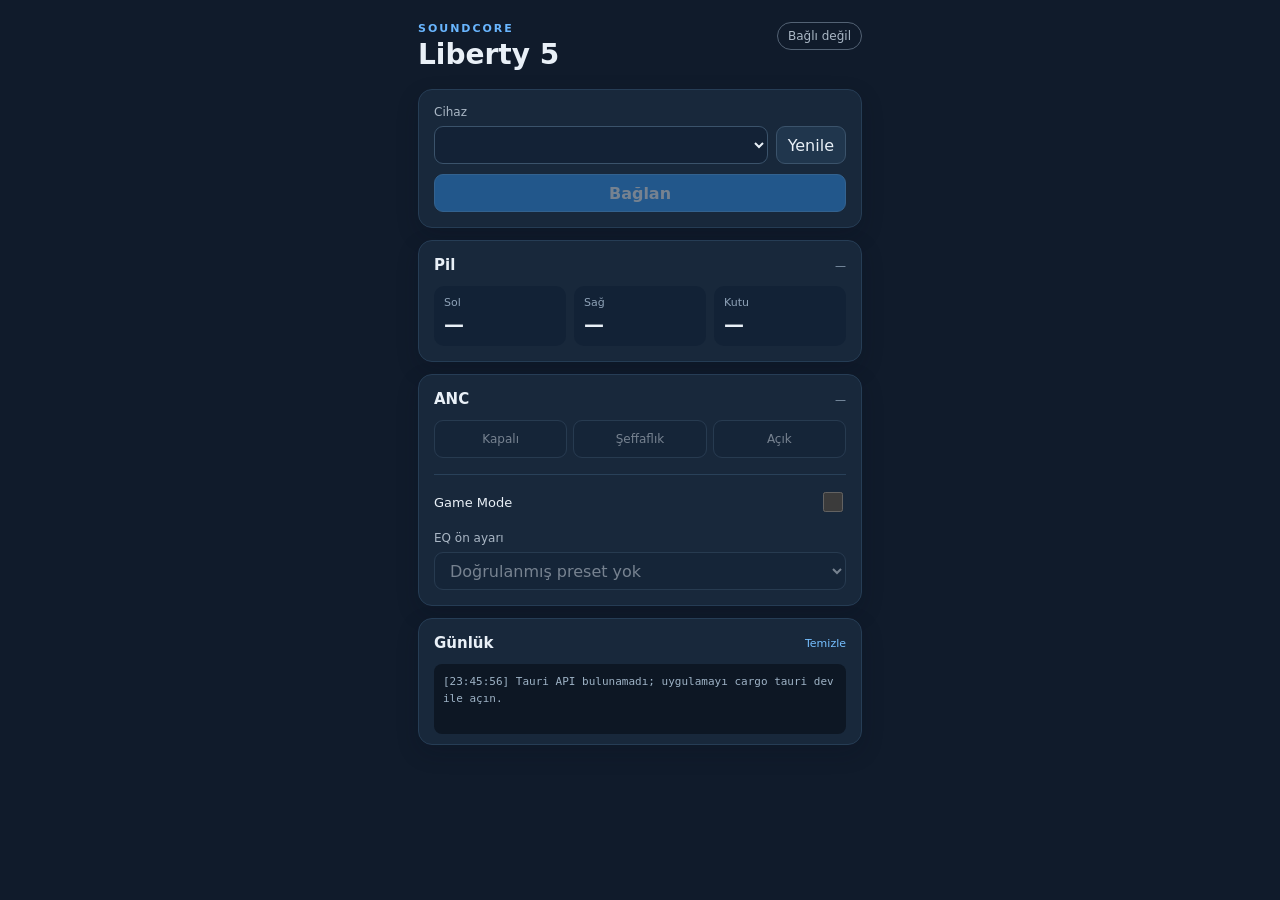
==== ui/index.html @ 9bacb20a "Soundcore Liberty 5 Windows kontrol uygulamasi Kontrol kanali Bluetooth Classic RFCOMM (0cf12d31-fac" ====
<!doctype html>
<html lang="tr">
<head>
  <meta charset="utf-8">
  <meta name="viewport" content="width=device-width,initial-scale=1">
  <title>Soundcore Liberty 5</title>
  <link rel="stylesheet" href="styles.css">
  <script src="app.js" defer></script>
</head>
<body>
  <main class="shell">
    <header class="header"><div><p class="eyebrow">SOUNDCORE</p><h1>Liberty 5</h1></div><span id="connection" class="status">Bağlı değil</span></header>
    <section class="card connection-card">
      <label for="device">Cihaz</label>
      <div class="row"><select id="device" aria-label="Liberty 5 cihazı"></select><button id="refresh" class="secondary">Yenile</button></div>
      <button id="connect" class="primary" disabled>Bağlan</button>
    </section>
    <section class="card">
      <div class="section-title"><h2>Pil</h2><span id="battery-time">—</span></div>
      <div class="battery-grid"><div><span>Sol</span><strong id="battery-left">—</strong></div><div><span>Sağ</span><strong id="battery-right">—</strong></div><div><span>Kutu</span><strong id="battery-case">—</strong></div></div>
    </section>
    <section class="card controls" aria-label="Ses kontrolleri">
      <div class="section-title"><h2>ANC</h2><span id="anc-value">—</span></div>
      <div class="segmented"><button data-anc="Off">Kapalı</button><button data-anc="Transparency">Şeffaflık</button><button data-anc="On">Açık</button></div>
      <div class="toggle-row"><label for="game-mode">Game Mode</label><input id="game-mode" type="checkbox" role="switch"></div>
      <label for="eq">EQ ön ayarı</label><select id="eq" disabled><option>Doğrulanmış preset yok</option></select>
    </section>
    <section class="card log-card"><div class="section-title"><h2>Günlük</h2><button id="clear-log" class="link-button">Temizle</button></div><pre id="log" aria-live="polite"></pre></section>
  </main>
</body>
</html>
---- ui/styles.css ----
:root{font-family:Segoe UI,system-ui,sans-serif;color:#e9f0f7;background:#101b2b;color-scheme:dark}*{box-sizing:border-box}body{margin:0;min-width:360px}.shell{max-width:480px;margin:auto;padding:22px 18px 28px}.header{display:flex;justify-content:space-between;align-items:flex-start;margin-bottom:18px}.eyebrow{color:#69b6ff;letter-spacing:.18em;font-size:11px;font-weight:700;margin:0 0 3px}h1{font-size:28px;margin:0}h2{font-size:15px;margin:0}.status{border:1px solid #536274;border-radius:999px;color:#aab7c5;font-size:12px;padding:6px 10px}.status.online{border-color:#42d69b;color:#79e7ba}.card{background:#18283b;border:1px solid #263d55;border-radius:14px;margin:12px 0;padding:15px;box-shadow:0 8px 22px #08111d33}.connection-card label,.controls>label{color:#aab7c5;display:block;font-size:12px;margin-bottom:7px}.row{display:flex;gap:8px}select,button{font:inherit;border-radius:9px;border:1px solid #3b536b;background:#132236;color:#e9f0f7;min-height:38px;padding:0 11px}select{flex:1;min-width:0}button{cursor:pointer}button:disabled,select:disabled{cursor:not-allowed;opacity:.45}.primary{background:#2f91ed;border-color:#54a9f5;font-weight:650;margin-top:10px;width:100%}.secondary{background:#20364d}.section-title{display:flex;justify-content:space-between;align-items:center;margin-bottom:12px}.section-title span{color:#8fa3b8;font-size:11px}.battery-grid{display:grid;grid-template-columns:repeat(3,1fr);gap:8px}.battery-grid div{background:#122236;border-radius:10px;padding:10px}.battery-grid span{display:block;color:#8fa3b8;font-size:11px}.battery-grid strong{display:block;font-size:20px;margin-top:3px}.segmented{display:grid;grid-template-columns:repeat(3,1fr);gap:6px;margin-bottom:16px}.segmented button{font-size:12px;padding:0 4px}.segmented button:focus,.segmented button:hover{border-color:#5bb2ff}.toggle-row{align-items:center;border-top:1px solid #294159;display:flex;justify-content:space-between;margin:2px 0 16px;padding-top:14px}.toggle-row label{font-size:13px}.toggle-row input{accent-color:#3b9df0;height:20px;width:20px}.controls>select{display:block;width:100%}.log-card{padding-bottom:10px}.link-button{background:none;border:0;color:#75bfff;font-size:11px;min-height:auto;padding:0}pre{background:#0d1724;border-radius:8px;color:#9eb3c6;font:11px/1.55 Consolas,monospace;min-height:70px;max-height:120px;margin:0;overflow:auto;padding:9px;white-space:pre-wrap}
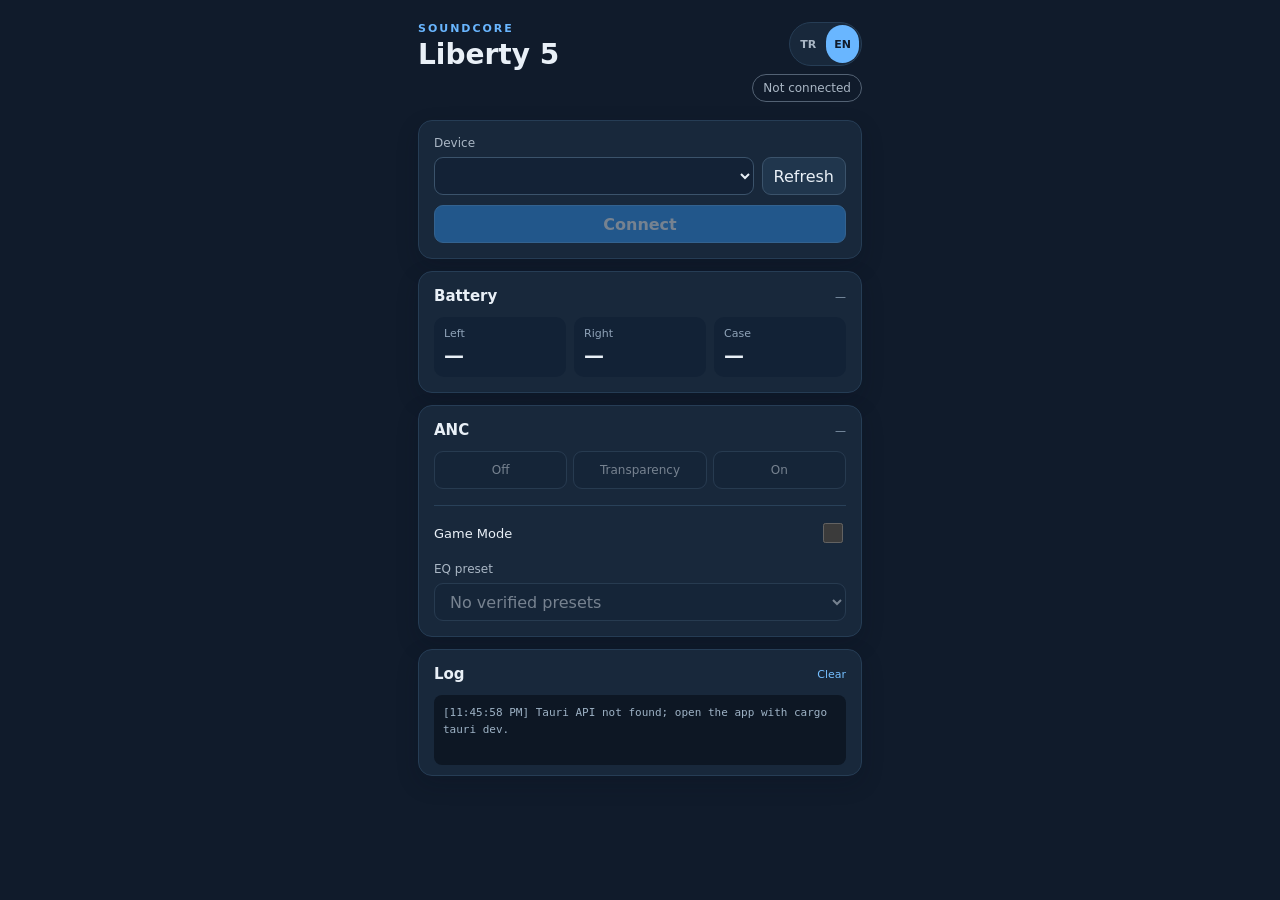
==== commit 877c4add: "Add TR/EN language switch with tray menu sync" ====
--- a/ui/index.html
+++ b/ui/index.html
@@ -5,27 +5,28 @@
   <meta name="viewport" content="width=device-width,initial-scale=1">
   <title>Soundcore Liberty 5</title>
   <link rel="stylesheet" href="styles.css">
+  <script src="i18n.js" defer></script>
   <script src="app.js" defer></script>
 </head>
 <body>
   <main class="shell">
-    <header class="header"><div><p class="eyebrow">SOUNDCORE</p><h1>Liberty 5</h1></div><span id="connection" class="status">Bağlı değil</span></header>
+    <header class="header"><div><p class="eyebrow">SOUNDCORE</p><h1>Liberty 5</h1></div><div class="header-actions"><div class="lang-switch" role="group" data-i18n-aria="lang.switchLabel"><button type="button" class="lang-btn" data-lang="tr" aria-pressed="true">TR</button><button type="button" class="lang-btn" data-lang="en" aria-pressed="false">EN</button></div><span id="connection" class="status" data-i18n="status.disconnected">Bağlı değil</span></div></header>
     <section class="card connection-card">
-      <label for="device">Cihaz</label>
-      <div class="row"><select id="device" aria-label="Liberty 5 cihazı"></select><button id="refresh" class="secondary">Yenile</button></div>
-      <button id="connect" class="primary" disabled>Bağlan</button>
+      <label for="device" data-i18n="device.label">Cihaz</label>
+      <div class="row"><select id="device" aria-label="Liberty 5 cihazı" data-i18n-aria="device.selectAriaLabel"></select><button id="refresh" class="secondary" data-i18n="refresh">Yenile</button></div>
+      <button id="connect" class="primary" disabled data-i18n="connect">Bağlan</button>
     </section>
     <section class="card">
-      <div class="section-title"><h2>Pil</h2><span id="battery-time">—</span></div>
-      <div class="battery-grid"><div><span>Sol</span><strong id="battery-left">—</strong></div><div><span>Sağ</span><strong id="battery-right">—</strong></div><div><span>Kutu</span><strong id="battery-case">—</strong></div></div>
+      <div class="section-title"><h2 data-i18n="battery.title">Pil</h2><span id="battery-time">—</span></div>
+      <div class="battery-grid"><div><span data-i18n="battery.left">Sol</span><strong id="battery-left">—</strong></div><div><span data-i18n="battery.right">Sağ</span><strong id="battery-right">—</strong></div><div><span data-i18n="battery.case">Kutu</span><strong id="battery-case">—</strong></div></div>
     </section>
-    <section class="card controls" aria-label="Ses kontrolleri">
+    <section class="card controls" aria-label="Ses kontrolleri" data-i18n-aria="controls.ariaLabel">
       <div class="section-title"><h2>ANC</h2><span id="anc-value">—</span></div>
-      <div class="segmented"><button data-anc="Off">Kapalı</button><button data-anc="Transparency">Şeffaflık</button><button data-anc="On">Açık</button></div>
+      <div class="segmented"><button data-anc="Off" data-i18n="anc.Off">Kapalı</button><button data-anc="Transparency" data-i18n="anc.Transparency">Şeffaflık</button><button data-anc="On" data-i18n="anc.On">Açık</button></div>
       <div class="toggle-row"><label for="game-mode">Game Mode</label><input id="game-mode" type="checkbox" role="switch"></div>
-      <label for="eq">EQ ön ayarı</label><select id="eq" disabled><option>Doğrulanmış preset yok</option></select>
+      <label for="eq" data-i18n="eq.label">EQ ön ayarı</label><select id="eq" disabled><option data-i18n="eq.empty">Doğrulanmış preset yok</option></select>
     </section>
-    <section class="card log-card"><div class="section-title"><h2>Günlük</h2><button id="clear-log" class="link-button">Temizle</button></div><pre id="log" aria-live="polite"></pre></section>
+    <section class="card log-card"><div class="section-title"><h2 data-i18n="log.title">Günlük</h2><button id="clear-log" class="link-button" data-i18n="log.clear">Temizle</button></div><pre id="log" aria-live="polite"></pre></section>
   </main>
 </body>
 </html>
--- a/ui/styles.css
+++ b/ui/styles.css
@@ -1 +1 @@
-:root{font-family:Segoe UI,system-ui,sans-serif;color:#e9f0f7;background:#101b2b;color-scheme:dark}*{box-sizing:border-box}body{margin:0;min-width:360px}.shell{max-width:480px;margin:auto;padding:22px 18px 28px}.header{display:flex;justify-content:space-between;align-items:flex-start;margin-bottom:18px}.eyebrow{color:#69b6ff;letter-spacing:.18em;font-size:11px;font-weight:700;margin:0 0 3px}h1{font-size:28px;margin:0}h2{font-size:15px;margin:0}.status{border:1px solid #536274;border-radius:999px;color:#aab7c5;font-size:12px;padding:6px 10px}.status.online{border-color:#42d69b;color:#79e7ba}.card{background:#18283b;border:1px solid #263d55;border-radius:14px;margin:12px 0;padding:15px;box-shadow:0 8px 22px #08111d33}.connection-card label,.controls>label{color:#aab7c5;display:block;font-size:12px;margin-bottom:7px}.row{display:flex;gap:8px}select,button{font:inherit;border-radius:9px;border:1px solid #3b536b;background:#132236;color:#e9f0f7;min-height:38px;padding:0 11px}select{flex:1;min-width:0}button{cursor:pointer}button:disabled,select:disabled{cursor:not-allowed;opacity:.45}.primary{background:#2f91ed;border-color:#54a9f5;font-weight:650;margin-top:10px;width:100%}.secondary{background:#20364d}.section-title{display:flex;justify-content:space-between;align-items:center;margin-bottom:12px}.section-title span{color:#8fa3b8;font-size:11px}.battery-grid{display:grid;grid-template-columns:repeat(3,1fr);gap:8px}.battery-grid div{background:#122236;border-radius:10px;padding:10px}.battery-grid span{display:block;color:#8fa3b8;font-size:11px}.battery-grid strong{display:block;font-size:20px;margin-top:3px}.segmented{display:grid;grid-template-columns:repeat(3,1fr);gap:6px;margin-bottom:16px}.segmented button{font-size:12px;padding:0 4px}.segmented button:focus,.segmented button:hover{border-color:#5bb2ff}.toggle-row{align-items:center;border-top:1px solid #294159;display:flex;justify-content:space-between;margin:2px 0 16px;padding-top:14px}.toggle-row label{font-size:13px}.toggle-row input{accent-color:#3b9df0;height:20px;width:20px}.controls>select{display:block;width:100%}.log-card{padding-bottom:10px}.link-button{background:none;border:0;color:#75bfff;font-size:11px;min-height:auto;padding:0}pre{background:#0d1724;border-radius:8px;color:#9eb3c6;font:11px/1.55 Consolas,monospace;min-height:70px;max-height:120px;margin:0;overflow:auto;padding:9px;white-space:pre-wrap}
+:root{font-family:Segoe UI,system-ui,sans-serif;color:#e9f0f7;background:#101b2b;color-scheme:dark}*{box-sizing:border-box}body{margin:0;min-width:360px}.shell{max-width:480px;margin:auto;padding:22px 18px 28px}.header{display:flex;justify-content:space-between;align-items:flex-start;margin-bottom:18px}.header-actions{display:flex;flex-direction:column;align-items:flex-end;gap:8px}.lang-switch{display:flex;gap:2px;background:#18283b;border:1px solid #263d55;border-radius:999px;padding:2px}.lang-btn{background:transparent;border:0;color:#aab7c5;font-size:11px;font-weight:600;padding:3px 8px;border-radius:999px;cursor:pointer}.lang-btn[aria-pressed="true"]{background:#69b6ff;color:#101b2b}.eyebrow{color:#69b6ff;letter-spacing:.18em;font-size:11px;font-weight:700;margin:0 0 3px}h1{font-size:28px;margin:0}h2{font-size:15px;margin:0}.status{border:1px solid #536274;border-radius:999px;color:#aab7c5;font-size:12px;padding:6px 10px}.status.online{border-color:#42d69b;color:#79e7ba}.card{background:#18283b;border:1px solid #263d55;border-radius:14px;margin:12px 0;padding:15px;box-shadow:0 8px 22px #08111d33}.connection-card label,.controls>label{color:#aab7c5;display:block;font-size:12px;margin-bottom:7px}.row{display:flex;gap:8px}select,button{font:inherit;border-radius:9px;border:1px solid #3b536b;background:#132236;color:#e9f0f7;min-height:38px;padding:0 11px}select{flex:1;min-width:0}button{cursor:pointer}button:disabled,select:disabled{cursor:not-allowed;opacity:.45}.primary{background:#2f91ed;border-color:#54a9f5;font-weight:650;margin-top:10px;width:100%}.secondary{background:#20364d}.section-title{display:flex;justify-content:space-between;align-items:center;margin-bottom:12px}.section-title span{color:#8fa3b8;font-size:11px}.battery-grid{display:grid;grid-template-columns:repeat(3,1fr);gap:8px}.battery-grid div{background:#122236;border-radius:10px;padding:10px}.battery-grid span{display:block;color:#8fa3b8;font-size:11px}.battery-grid strong{display:block;font-size:20px;margin-top:3px}.segmented{display:grid;grid-template-columns:repeat(3,1fr);gap:6px;margin-bottom:16px}.segmented button{font-size:12px;padding:0 4px}.segmented button:focus,.segmented button:hover{border-color:#5bb2ff}.toggle-row{align-items:center;border-top:1px solid #294159;display:flex;justify-content:space-between;margin:2px 0 16px;padding-top:14px}.toggle-row label{font-size:13px}.toggle-row input{accent-color:#3b9df0;height:20px;width:20px}.controls>select{display:block;width:100%}.log-card{padding-bottom:10px}.link-button{background:none;border:0;color:#75bfff;font-size:11px;min-height:auto;padding:0}pre{background:#0d1724;border-radius:8px;color:#9eb3c6;font:11px/1.55 Consolas,monospace;min-height:70px;max-height:120px;margin:0;overflow:auto;padding:9px;white-space:pre-wrap}
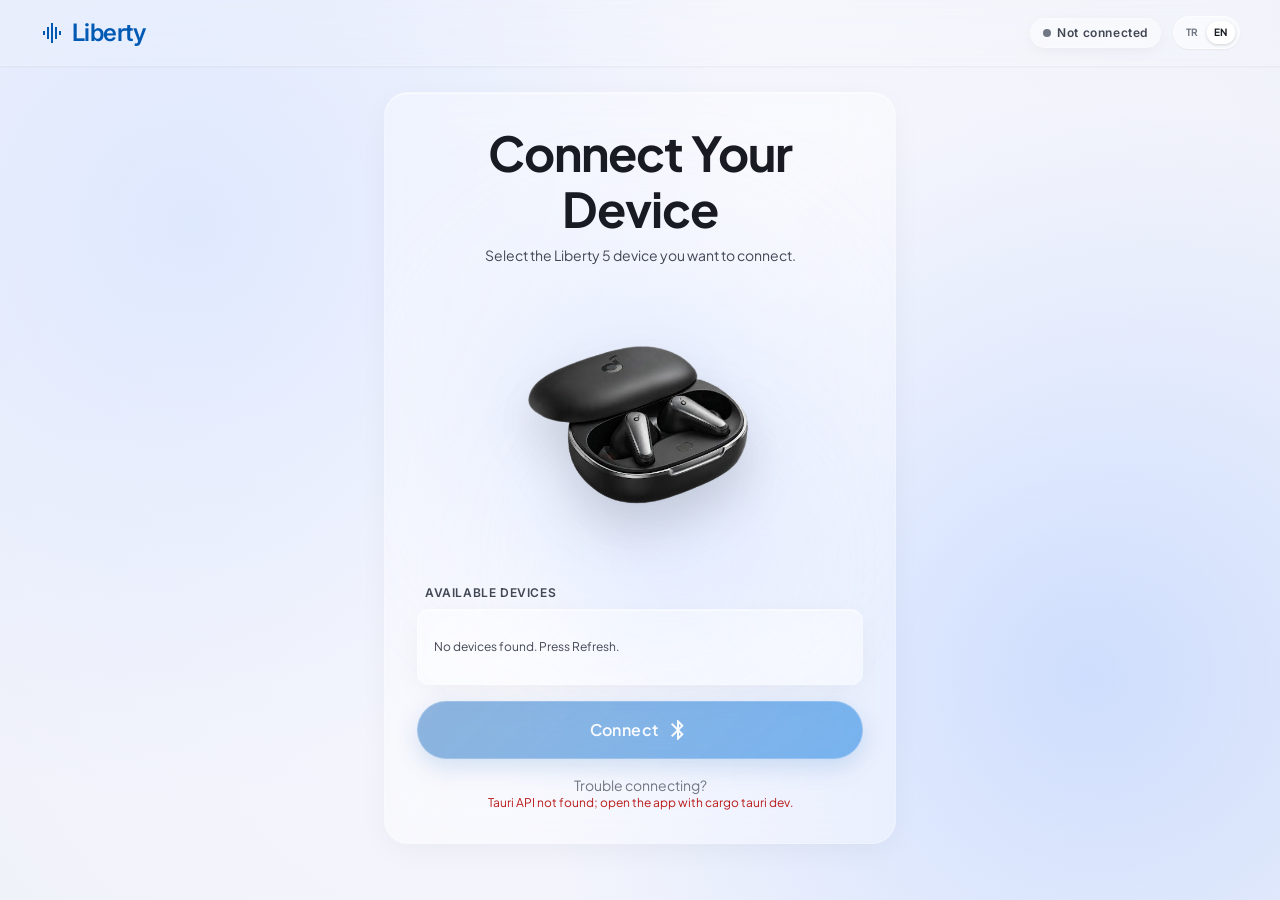
==== commit e3c89abc: "UI overhaul v0.4" ====
--- a/ui/index.html
+++ b/ui/index.html
@@ -1,32 +1,173 @@
-<!doctype html>
-<html lang="tr">
-<head>
-  <meta charset="utf-8">
-  <meta name="viewport" content="width=device-width,initial-scale=1">
-  <title>Soundcore Liberty 5</title>
-  <link rel="stylesheet" href="styles.css">
-  <script src="i18n.js" defer></script>
-  <script src="app.js" defer></script>
-</head>
-<body>
-  <main class="shell">
-    <header class="header"><div><p class="eyebrow">SOUNDCORE</p><h1>Liberty 5</h1></div><div class="header-actions"><div class="lang-switch" role="group" data-i18n-aria="lang.switchLabel"><button type="button" class="lang-btn" data-lang="tr" aria-pressed="true">TR</button><button type="button" class="lang-btn" data-lang="en" aria-pressed="false">EN</button></div><span id="connection" class="status" data-i18n="status.disconnected">Bağlı değil</span></div></header>
-    <section class="card connection-card">
-      <label for="device" data-i18n="device.label">Cihaz</label>
-      <div class="row"><select id="device" aria-label="Liberty 5 cihazı" data-i18n-aria="device.selectAriaLabel"></select><button id="refresh" class="secondary" data-i18n="refresh">Yenile</button></div>
-      <button id="connect" class="primary" disabled data-i18n="connect">Bağlan</button>
-    </section>
-    <section class="card">
-      <div class="section-title"><h2 data-i18n="battery.title">Pil</h2><span id="battery-time">—</span></div>
-      <div class="battery-grid"><div><span data-i18n="battery.left">Sol</span><strong id="battery-left">—</strong></div><div><span data-i18n="battery.right">Sağ</span><strong id="battery-right">—</strong></div><div><span data-i18n="battery.case">Kutu</span><strong id="battery-case">—</strong></div></div>
-    </section>
-    <section class="card controls" aria-label="Ses kontrolleri" data-i18n-aria="controls.ariaLabel">
-      <div class="section-title"><h2>ANC</h2><span id="anc-value">—</span></div>
-      <div class="segmented"><button data-anc="Off" data-i18n="anc.Off">Kapalı</button><button data-anc="Transparency" data-i18n="anc.Transparency">Şeffaflık</button><button data-anc="On" data-i18n="anc.On">Açık</button></div>
-      <div class="toggle-row"><label for="game-mode">Game Mode</label><input id="game-mode" type="checkbox" role="switch"></div>
-      <label for="eq" data-i18n="eq.label">EQ ön ayarı</label><select id="eq" disabled><option data-i18n="eq.empty">Doğrulanmış preset yok</option></select>
-    </section>
-    <section class="card log-card"><div class="section-title"><h2 data-i18n="log.title">Günlük</h2><button id="clear-log" class="link-button" data-i18n="log.clear">Temizle</button></div><pre id="log" aria-live="polite"></pre></section>
-  </main>
-</body>
-</html>
+<!doctype html><html class="light" lang="tr"><head>
+<meta charset="utf-8">
+<meta content="width=device-width, initial-scale=1.0" name="viewport">
+<title>Soundcore Liberty 5</title>
+<link href="https://fonts.googleapis.com/css2?family=Inter:wght@400;500;700&amp;family=Plus+Jakarta+Sans:wght@400;500;600;700&amp;display=swap" rel="stylesheet">
+<link href="https://fonts.googleapis.com/css2?family=Material+Symbols+Outlined:wght,FILL@100..700,0..1&amp;display=swap" rel="stylesheet">
+<style>
+        .glass-panel {
+            background: rgba(255, 255, 255, 0.35);
+            backdrop-filter: blur(24px);
+            -webkit-backdrop-filter: blur(24px);
+            border: 1px solid rgba(255, 255, 255, 0.2);
+            box-shadow: 
+                0 8px 32px -4px rgba(0, 0, 0, 0.05),
+                inset 0 1px 0 rgba(255, 255, 255, 0.6);
+        }
+        
+        .glass-pill {
+            background: rgba(255, 255, 255, 0.4);
+            backdrop-filter: blur(16px);
+            -webkit-backdrop-filter: blur(16px);
+            border: 1px solid rgba(255, 255, 255, 0.2);
+            box-shadow: 0 4px 16px -2px rgba(0, 0, 0, 0.05);
+        }
+
+        .glass-button {
+            background: linear-gradient(135deg, rgba(0, 90, 180, 0.8), rgba(0, 115, 224, 0.9));
+            backdrop-filter: blur(16px);
+            -webkit-backdrop-filter: blur(16px);
+            border: 1px solid rgba(255, 255, 255, 0.2);
+            box-shadow: 0 8px 24px 0 rgba(0, 90, 180, 0.3);
+            transition: all 0.3s ease;
+        }
+        
+        .glass-button:hover {
+            box-shadow: 0 12px 32px 0 rgba(0, 90, 180, 0.4);
+            transform: translateY(-2px);
+        }
+
+        .bg-gradient-mesh {
+            background: 
+                radial-gradient(circle at 15% 25%, rgba(214, 227, 255, 0.7) 0%, transparent 45%),
+                radial-gradient(circle at 85% 75%, rgba(170, 199, 255, 0.5) 0%, transparent 45%),
+                radial-gradient(circle at 50% 50%, rgba(249, 249, 255, 1) 0%, rgba(240, 242, 250, 1) 100%);
+        }
+
+        .gradient-bg {
+            background: radial-gradient(circle at top left, rgba(230, 240, 255, 0.8), transparent 40%),
+                        radial-gradient(circle at bottom right, rgba(240, 253, 244, 0.8), transparent 40%),
+                        linear-gradient(135deg, #fdfbfb 0%, #ebedee 100%);
+        }
+
+        .earbud-shadow {
+            filter: drop-shadow(0 15px 25px rgba(0, 0, 0, 0.15));
+        }
+
+        .scrollbar-hide::-webkit-scrollbar {
+            display: none;
+        }
+
+        .scrollbar-hide {
+            -ms-overflow-style: none;
+            scrollbar-width: none;
+        }
+    </style>
+
+<link rel="stylesheet" href="tailwind-built.css">
+<link rel="stylesheet" href="styles.css">
+<script defer src="i18n.js"></script>
+<script defer src="app.js"></script></head><body><main id="view-landing" class="view bg-gradient-mesh min-h-screen text-on-surface font-body-md overflow-x-hidden">
+<!-- Top App Bar (Modified for transactional context: no navigation) -->
+<header class="w-full top-0 left-0 sticky backdrop-blur-[24px] border-b border-white/20 shadow-sm flex items-center justify-between px-container-margin-mobile md:px-container-margin-desktop py-4 z-50 bg-white/10">
+<div class="flex items-center gap-2 text-primary font-headline-md text-headline-md-mobile md:text-headline-md tracking-tight">
+<span class="material-symbols-outlined" style="font-variation-settings: &quot;FILL&quot; 1;">graphic_eq</span>
+<span class="">Liberty</span>
+</div>
+<div class="flex items-center gap-3">
+<!-- Connection Status -->
+<div class="hidden md:flex items-center gap-1.5 glass-pill px-3 py-1.5 rounded-full text-label-sm font-label-sm">
+<span class="w-2 h-2 rounded-full bg-outline"></span>
+<span class="text-on-surface-variant" data-i18n="status.disconnected" id="landing-connection">Bağlı değil</span>
+</div>
+<div class="flex bg-white/50 rounded-full p-1 border border-white/60 lang-switch shadow-sm backdrop-blur-md" data-i18n-aria="lang.switchLabel" role="group"><span class="lang-thumb" aria-hidden="true"></span><button aria-pressed="true" class="px-2 py-1 text-[10px] font-bold rounded-full lang-btn" data-lang="tr" type="button">TR</button><button aria-pressed="false" class="px-2 py-1 text-[10px] font-bold rounded-full lang-btn" data-lang="en" type="button">EN</button></div>
+</div>
+</header>
+<!-- Main Content Canvas -->
+<main class="container mx-auto px-container-margin-mobile md:px-container-margin-desktop flex flex-col items-center justify-center min-h-[calc(100vh-80px)] py-4">
+<div class="w-full max-w-lg glass-panel rounded-3xl p-glass-padding md:p-8 flex flex-col items-center relative overflow-hidden mb-4">
+<!-- Atmospheric Glow behind image -->
+<div class="absolute top-1/4 left-1/2 -translate-x-1/2 w-72 h-72 bg-primary-fixed/60 rounded-full blur-[80px] -z-10 pointer-events-none"></div>
+<div class="absolute bottom-1/4 right-1/4 w-48 h-48 bg-secondary-fixed/40 rounded-full blur-[60px] -z-10 pointer-events-none"></div>
+<div class="text-center mb-4">
+<h1 class="font-display-lg-mobile md:font-display-lg text-display-lg-mobile md:text-display-lg text-on-surface mb-2" data-i18n="landing.title">Cihazını Bağla</h1>
+<p class="font-body-md text-body-md text-on-surface-variant" data-i18n="landing.subtitle">Bağlanmak istediğin Liberty 5 cihazını seç.</p>
+</div>
+<!-- Product Image -->
+<div class="w-full h-72 relative mb-10 flex items-center justify-center mb-4">
+<img alt="Soundcore Liberty 5 earbuds in black case" class="max-w-full max-h-full object-contain drop-shadow-2xl z-10" src="assets/liberty5.png">
+</div>
+<!-- Device Selector -->
+<div class="w-full relative mb-4">
+<label class="block font-label-sm text-label-sm text-on-surface-variant mb-2 ml-2" data-i18n="landing.devicesLabel" id="device-list-label">KULLANILABİLİR CİHAZLAR</label>
+<div class="w-full glass-panel rounded-xl flex items-center justify-between p-4 cursor-pointer hover:bg-white/50 transition-colors group" id="device-list" role="listbox" aria-labelledby="device-list-label">
+<div class="flex items-center gap-4">
+<div class="w-12 h-12 rounded-full bg-white/40 border border-white/30 flex items-center justify-center shadow-sm">
+<span class="material-symbols-outlined text-primary">headphones</span>
+</div>
+<div>
+<p class="font-body-md text-body-md font-semibold text-on-surface">Soundcore Liberty 5</p>
+<p class="font-label-sm text-label-sm text-on-surface-variant">Ready to pair</p>
+</div>
+</div>
+<span class="material-symbols-outlined text-on-surface-variant group-hover:text-primary transition-colors">expand_more</span>
+</div>
+</div>
+<!-- Connect Action -->
+<button class="w-full glass-button rounded-full py-4 px-8 flex items-center justify-center gap-2 text-on-primary font-headline-md text-body-lg font-semibold tracking-wide" id="landing-connect" type="button" disabled>
+<span data-i18n="landing.connect">Bağlan</span>
+<span class="material-symbols-outlined">bluetooth</span>
+</button>
+<button class="mt-4 font-body-md text-body-md text-outline hover:text-on-surface transition-colors" id="landing-trouble" type="button" data-i18n="landing.trouble">
+                Bağlantı sorunu mu yaşıyorsunuz?
+            </button><p id="landing-status" class="text-center text-xs text-on-surface-variant" aria-live="polite"></p><p id="landing-help" class="text-center text-xs text-on-surface-variant" hidden data-i18n="landing.helpHint"></p>
+</div>
+</main>
+<!-- Navigation Suppressed for Transactional Intent -->
+<!-- The BottomNavBar and side navigations are intentionally omitted as this is a setup/linear flow. -->
+
+
+</main><main id="view-control" class="view control-view" hidden>
+<!-- BEGIN: Mobile App Container -->
+<div class="gradient-bg w-full h-full flex flex-col pt-12 pb-24 px-5 box-border overflow-y-auto scrollbar-hide">
+<!-- BEGIN: Top Navigation -->
+<header class="flex justify-between items-center mb-4 px-2 z-10 header"><div class="flex items-center gap-3"><button id="back-button" type="button" aria-label="Geri" data-i18n-aria="control.backAria" class="w-8 h-8 flex items-center justify-center bg-white/40 rounded-full border border-white/50 text-gray-700 hover:bg-white/60 transition-colors backdrop-blur-md shadow-sm"><svg viewBox="0 0 16 16" width="14" height="14" fill="none" stroke="currentColor" stroke-width="2" stroke-linecap="round" stroke-linejoin="round" aria-hidden="true"><path d="M10.5 12.5 6 8l4.5-4.5"/></svg></button>
+<div class="flex flex-col">
+<p class="text-xs font-semibold text-outline tracking-wider eyebrow">SOUNDCORE</p>
+<h1 class="text-xl font-bold font-display">Liberty 5</h1>
+</div></div>
+<div class="flex items-center gap-2 header-actions">
+<div class="flex bg-white/50 rounded-full p-1 border border-white/60 lang-switch shadow-sm backdrop-blur-md" data-i18n-aria="lang.switchLabel" role="group">
+<span class="lang-thumb" aria-hidden="true"></span><button aria-pressed="true" class="px-2 py-1 text-[10px] font-bold rounded-full lang-btn" data-lang="tr" type="button">TR</button>
+<button aria-pressed="false" class="px-2 py-1 text-[10px] font-bold rounded-full lang-btn" data-lang="en" type="button">EN</button>
+</div>
+<span class="text-[10px] font-semibold text-gray-500 bg-white/40 px-2 py-1 rounded-full border border-white/50 status shadow-sm backdrop-blur-md" data-i18n="status.disconnected" id="connection">Bağlı değil</span>
+</div>
+</header>
+<!-- END: Top Navigation -->
+<!-- BEGIN: Product Image & Device Connection -->
+<section class="flex flex-col items-center z-10 w-full connection-card card mb-4">
+<!-- Image Container -->
+<div class="w-full flex justify-center items-center mb-2 relative h-56"><img alt="Soundcore Liberty 5" class="h-full object-contain earbud-shadow relative z-10 scale-[1.6] transition-transform" src="assets/liberty5.png"></div>
+<div class="flex justify-around items-center w-full max-w-[280px] bg-white/40 backdrop-blur-3xl rounded-full py-2.5 px-6 border border-white/60 shadow-sm" id="battery-status"><div class="flex items-center gap-1.5"><span class="text-[10px] font-bold text-gray-500 uppercase tracking-tighter">L</span><span class="text-xs font-bold text-gray-900" id="battery-left">—</span></div><div class="flex items-center gap-1.5"><span class="text-[10px] font-bold text-gray-500 uppercase tracking-tighter">R</span><span class="text-xs font-bold text-gray-900" id="battery-right">—</span></div><div class="flex items-center gap-1.5"><span class="text-[10px] font-bold text-gray-500 uppercase tracking-tighter" data-i18n="battery.case">Kutu</span><span class="text-xs font-bold text-gray-900" id="battery-case">—</span></div></div>
+<!-- Device Connection Controls -->
+<p id="device-meta" class="text-[10px] text-gray-500"></p><p id="control-notice" class="text-[10px] text-red-700 text-center" aria-live="polite"></p>
+</section>
+<!-- END: Product Image & Device Connection -->
+<!-- BEGIN: Main Controls Area -->
+<main class="flex-1 flex flex-col gap-4 z-10 w-full relative shell"><section aria-label="Ses kontrolleri" class="glass-panel rounded-3xl p-6 flex flex-col gap-6 relative overflow-hidden card controls" data-i18n-aria="controls.ariaLabel"><div class="absolute top-0 right-0 w-32 h-32 bg-primary/10 blur-2xl rounded-full -mr-10 -mt-10"></div><div class="flex justify-between items-center text-gray-900 font-bold text-lg relative z-10 section-title"><div class="flex items-center gap-2"><h2 class="font-display">ANC</h2></div><span class="text-sm font-semibold text-primary" id="anc-value">—</span></div><div class="grid grid-cols-3 gap-3 relative z-10 segmented"><button class="flex flex-col items-center gap-3 cursor-pointer group bg-transparent border-none p-0" data-anc="On"><div class="w-[72px] h-[72px] rounded-2xl flex items-center justify-center relative transition-transform group-active:scale-95"><div class="absolute inset-0 bg-blue-400/20 rounded-2xl blur-md opacity-0 group-[.active]:opacity-100 transition-opacity"></div><div class="absolute inset-0 rounded-2xl border-2 border-blue-400/50 opacity-0 group-[.active]:opacity-100 transition-opacity"></div><img alt="Noise Cancellation" class="w-full h-full object-contain relative z-10 rounded-2xl drop-shadow-lg" src="assets/anc-on.png"></div><span class="text-[12px] font-semibold text-gray-600 group-[.active]:text-gray-900 text-center leading-tight transition-colors" data-i18n="anc.On">Açık</span></button><button class="flex flex-col items-center gap-3 cursor-pointer group bg-transparent border-none p-0 active" data-anc="Off"><div class="w-[72px] h-[72px] rounded-2xl flex items-center justify-center relative transition-transform group-active:scale-95"><div class="absolute inset-0 bg-gray-400/20 rounded-2xl blur-md opacity-100 transition-opacity"></div><div class="absolute inset-0 rounded-2xl border-2 border-gray-400/50 opacity-100 transition-opacity"></div><img alt="Normal" class="w-full h-full object-contain relative z-10 rounded-2xl drop-shadow-sm" src="assets/anc-off.png"></div><span class="text-[12px] font-semibold text-gray-900 text-center leading-tight mt-1 transition-colors" data-i18n="anc.Off">Kapalı</span></button><button class="flex flex-col items-center gap-3 cursor-pointer group bg-transparent border-none p-0" data-anc="Transparency"><div class="w-[72px] h-[72px] rounded-2xl flex items-center justify-center relative transition-transform group-active:scale-95"><div class="absolute inset-0 bg-green-400/20 rounded-2xl blur-md opacity-0 group-[.active]:opacity-100 transition-opacity"></div><div class="absolute inset-0 rounded-2xl border-2 border-green-400/50 opacity-0 group-[.active]:opacity-100 transition-opacity"></div><img alt="Transparency Mode" class="w-full h-full object-contain relative z-10 rounded-2xl drop-shadow-sm" src="assets/anc-transparency.png"></div><span class="text-[12px] font-semibold text-gray-600 group-[.active]:text-gray-900 text-center leading-tight transition-colors" data-i18n="anc.Transparency">Şeffaflık</span></button></div><div class="flex justify-between items-center pt-2 relative z-10 toggle-row"><label class="text-sm font-bold text-gray-800" for="game-mode" data-i18n="control.gameMode">Oyun Modu</label><label class="relative inline-flex items-center cursor-pointer"><input class="sr-only peer" id="game-mode" role="switch" type="checkbox"><div class="w-12 h-7 bg-white/50 border border-white/60 peer-focus:outline-none rounded-full peer peer-checked:after:translate-x-full peer-checked:after:border-white after:content-[''] after:absolute after:top-[3px] after:left-[3px] after:bg-white after:border-gray-200 after:border after:rounded-full after:h-5 after:w-5 after:transition-all peer-checked:bg-primary peer-checked:border-primary shadow-inner"></div></label></div><div class="pt-2 relative z-10 flex flex-col gap-2"><div class="relative w-full"><select class="w-full bg-white/40 backdrop-blur-xl border border-white/60 rounded-2xl px-4 py-3 text-sm font-bold text-gray-800 appearance-none focus:outline-none focus:ring-2 focus:ring-primary/50 disabled:opacity-50 shadow-sm" disabled="" id="eq"><option data-i18n="eq.empty">Doğrulanmış preset yok</option></select><div class="pointer-events-none absolute inset-y-0 right-0 flex items-center px-4 text-gray-500"><svg viewBox="0 0 16 16" width="12" height="12" fill="none" stroke="currentColor" stroke-width="2" stroke-linecap="round" stroke-linejoin="round" aria-hidden="true"><path d="M3.5 6 8 10.5 12.5 6"/></svg></div></div></div></section>
+<!-- BEGIN: Battery Card -->
+<!-- END: Battery Card -->
+<!-- BEGIN: Ambient Sound (ANC) & Controls Card -->
+<!-- END: Ambient Sound (ANC) & Controls Card -->
+<!-- BEGIN: Log Card -->
+<!-- END: Log Card -->
+</main>
+<!-- END: Main Controls Area -->
+<!-- Floating Bottom Bar -->
+
+</div>
+<!-- END: Mobile App Container -->
+
+
+</main></body></html>
--- a/ui/styles.css
+++ b/ui/styles.css
@@ -1 +1,30 @@
-:root{font-family:Segoe UI,system-ui,sans-serif;color:#e9f0f7;background:#101b2b;color-scheme:dark}*{box-sizing:border-box}body{margin:0;min-width:360px}.shell{max-width:480px;margin:auto;padding:22px 18px 28px}.header{display:flex;justify-content:space-between;align-items:flex-start;margin-bottom:18px}.header-actions{display:flex;flex-direction:column;align-items:flex-end;gap:8px}.lang-switch{display:flex;gap:2px;background:#18283b;border:1px solid #263d55;border-radius:999px;padding:2px}.lang-btn{background:transparent;border:0;color:#aab7c5;font-size:11px;font-weight:600;padding:3px 8px;border-radius:999px;cursor:pointer}.lang-btn[aria-pressed="true"]{background:#69b6ff;color:#101b2b}.eyebrow{color:#69b6ff;letter-spacing:.18em;font-size:11px;font-weight:700;margin:0 0 3px}h1{font-size:28px;margin:0}h2{font-size:15px;margin:0}.status{border:1px solid #536274;border-radius:999px;color:#aab7c5;font-size:12px;padding:6px 10px}.status.online{border-color:#42d69b;color:#79e7ba}.card{background:#18283b;border:1px solid #263d55;border-radius:14px;margin:12px 0;padding:15px;box-shadow:0 8px 22px #08111d33}.connection-card label,.controls>label{color:#aab7c5;display:block;font-size:12px;margin-bottom:7px}.row{display:flex;gap:8px}select,button{font:inherit;border-radius:9px;border:1px solid #3b536b;background:#132236;color:#e9f0f7;min-height:38px;padding:0 11px}select{flex:1;min-width:0}button{cursor:pointer}button:disabled,select:disabled{cursor:not-allowed;opacity:.45}.primary{background:#2f91ed;border-color:#54a9f5;font-weight:650;margin-top:10px;width:100%}.secondary{background:#20364d}.section-title{display:flex;justify-content:space-between;align-items:center;margin-bottom:12px}.section-title span{color:#8fa3b8;font-size:11px}.battery-grid{display:grid;grid-template-columns:repeat(3,1fr);gap:8px}.battery-grid div{background:#122236;border-radius:10px;padding:10px}.battery-grid span{display:block;color:#8fa3b8;font-size:11px}.battery-grid strong{display:block;font-size:20px;margin-top:3px}.segmented{display:grid;grid-template-columns:repeat(3,1fr);gap:6px;margin-bottom:16px}.segmented button{font-size:12px;padding:0 4px}.segmented button:focus,.segmented button:hover{border-color:#5bb2ff}.toggle-row{align-items:center;border-top:1px solid #294159;display:flex;justify-content:space-between;margin:2px 0 16px;padding-top:14px}.toggle-row label{font-size:13px}.toggle-row input{accent-color:#3b9df0;height:20px;width:20px}.controls>select{display:block;width:100%}.log-card{padding-bottom:10px}.link-button{background:none;border:0;color:#75bfff;font-size:11px;min-height:auto;padding:0}pre{background:#0d1724;border-radius:8px;color:#9eb3c6;font:11px/1.55 Consolas,monospace;min-height:70px;max-height:120px;margin:0;overflow:auto;padding:9px;white-space:pre-wrap}
+/* Production glue for the supplied landing/control designs. */
+html, body { margin: 0; min-width: 360px; height: 100%; overflow: hidden; }
+.view[hidden] { display: none !important; }
+.view { height: 100dvh; overflow: hidden; }
+#view-landing { overflow-y: auto; }
+#view-control { background: #f3f4f6; }
+#landing-status, #landing-help, #control-notice { margin-left: auto; margin-right: auto; }
+#landing-connect:disabled { cursor: not-allowed; opacity: .55; }
+#landing-connect.is-connecting { pointer-events: none; }
+#device-list { min-height: 76px; }
+.device-row { width: 100%; }
+.device-row[aria-selected="true"] { outline: 2px solid rgba(0, 90, 180, .45); outline-offset: -2px; }
+.device-row:disabled { cursor: not-allowed; opacity: .55; }
+.device-row .device-name, .device-row .device-subtitle { display: block; }
+#control-notice.error, #landing-status.error { color: #ba1a1a; }
+#view-control .status.online::before { background: #2e9e5b; }
+/* Decorative product art must not intercept header controls. */
+.control-view .connection-card img { pointer-events: none; }
+/* Dil değişince pill metni genişleyip switch'i itmesin: sabit genişlik + ortalı metin */
+#view-control #connection { min-width: 84px; text-align: center; }
+/* Dil anahtarı: kayan gösterge + aktif renk */
+.lang-switch { position: relative; }
+.lang-thumb { position: absolute; top: 4px; bottom: 4px; left: 4px; width: calc(50% - 4px); border-radius: 9999px; background: #fff; box-shadow: 0 1px 3px rgba(15, 23, 42, .18); transition: transform .25s ease; }
+.lang-switch[data-lang="en"] .lang-thumb { transform: translateX(100%); }
+.lang-btn { position: relative; z-index: 1; color: #717785; transition: color .2s ease; }
+.lang-switch[data-lang="tr"] .lang-btn[data-lang="tr"],
+.lang-switch[data-lang="en"] .lang-btn[data-lang="en"] { color: #181c22; }
+/* Logo her dilde aynı fontla çizilsin (EN doğru kabul edildi) */
+#view-landing header .tracking-tight > span:last-child,
+#view-control header h1 { font-family: Inter; }
